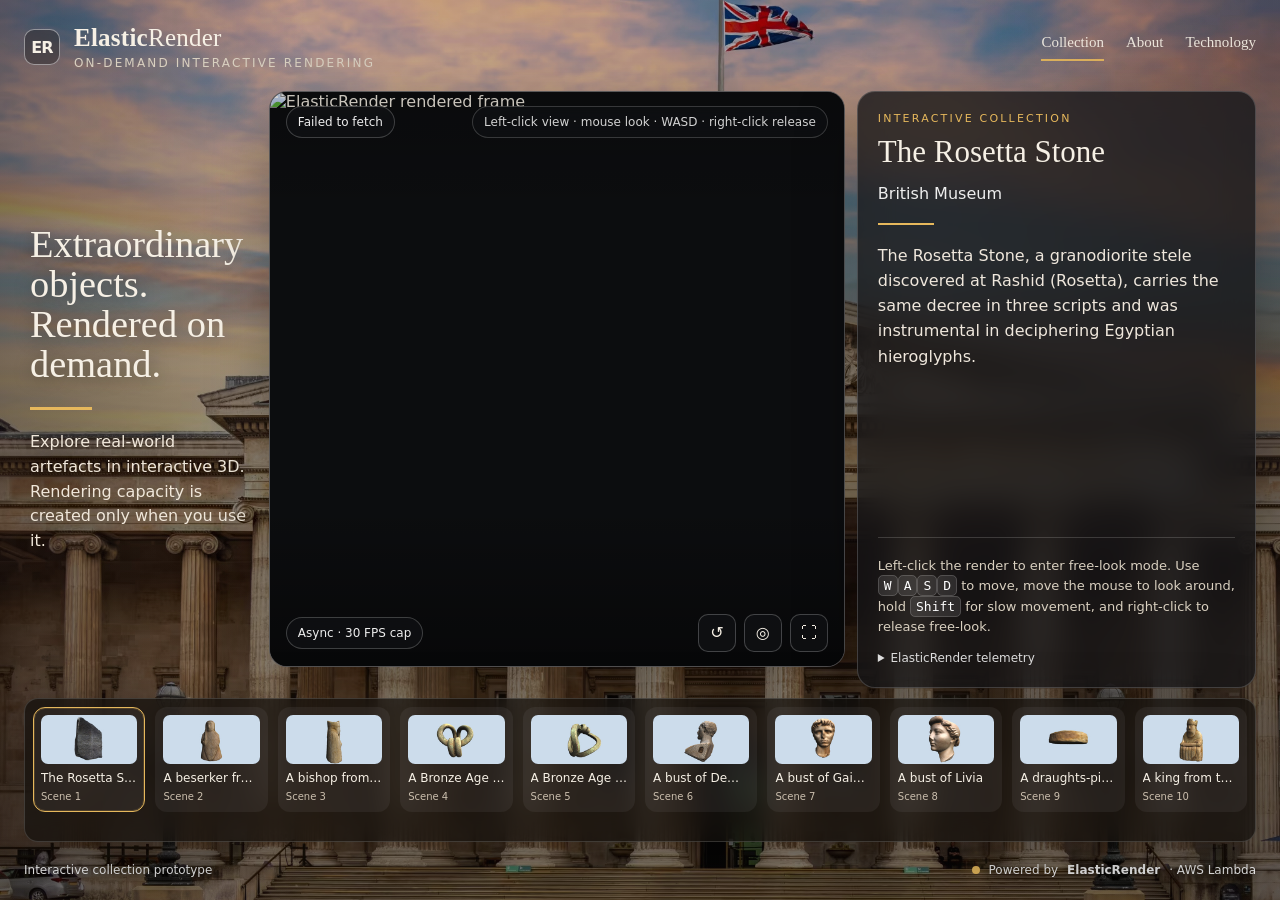
==== elasticrender_museum_demo.html @ f3df3e06 "Add files via upload" ====
<!doctype html>
<html lang="en">
<head>
<meta charset="utf-8">
<meta name="viewport" content="width=device-width,initial-scale=1">
<title>ElasticRender — Interactive Museum Demo</title>
<style>
  :root {
    --ink:#f6f0e5;
    --muted:#d9d0c0;
    --gold:#e6b85c;
    --panel:rgba(20,20,22,.78);
    --panel2:rgba(12,12,14,.70);
    --line:rgba(255,255,255,.16);
    --shadow:0 20px 60px rgba(0,0,0,.34);
  }
  * { box-sizing:border-box; }
  html,body { min-height:100%; margin:0; }
  body {
    font-family:Inter,ui-sans-serif,system-ui,-apple-system,BlinkMacSystemFont,"Segoe UI",sans-serif;
    color:var(--ink);
    background:
      linear-gradient(rgba(12,10,9,.24),rgba(12,10,9,.48)),
      url("assets/britishmuseum.jpg") center/cover fixed;
  }
  button,input { font:inherit; }
  button { color:inherit; }
  .page {
    min-height:100vh;
    height:auto;
    overflow:visible;
    padding:14px 24px 12px;
    display:grid;
    grid-template-rows:auto auto auto auto;
    gap:10px;
    background:
      linear-gradient(90deg,rgba(12,10,8,.32),transparent 24%,transparent 74%,rgba(12,10,8,.28));
  }
  header {
    display:flex;
    align-items:center;
    justify-content:space-between;
    gap:28px;
    min-width:0;
  }
  .hero-grid > * { min-width:0; }
  .brand {
    display:flex;
    align-items:center;
    gap:14px;
  }
  .brand-mark {
    width:36px;height:36px;border:1px solid rgba(255,255,255,.45);
    border-radius:10px;display:grid;place-items:center;background:rgba(15,15,17,.34);
    backdrop-filter:blur(12px);font-weight:700;letter-spacing:-.05em;
  }
  .brand-name {
    font-family:Georgia,"Times New Roman",serif;
    font-size:25px;line-height:1;letter-spacing:.01em;
  }
  .brand-name strong { font-weight:700; }
  .tagline { color:var(--muted);font-size:12px;letter-spacing:.18em;text-transform:uppercase;margin-top:6px; }
  nav { display:flex;gap:22px;font-family:Georgia,"Times New Roman",serif;font-size:15px; }
  nav a { color:var(--ink);text-decoration:none;opacity:.92; }
  nav a.active { border-bottom:2px solid var(--gold);padding-bottom:8px; }

  .hero-grid {
    display:grid;
    grid-template-columns:minmax(175px,.42fr) minmax(0,576px) minmax(265px,.72fr);
    gap:12px;
    align-items:start;
    min-height:0;
    height:auto;
  }
  .intro {
    align-self:center;
    padding:0 6px;
    text-shadow:0 2px 18px rgba(0,0,0,.4);
  }
  .intro h1 {
    font-family:Georgia,"Times New Roman",serif;
    font-weight:400;
    font-size:clamp(30px,3vw,50px);
    line-height:1.04;
    margin:0 0 22px;
  }
  .rule { width:62px;height:3px;background:var(--gold);margin:0 0 20px; }
  .intro p { max-width:300px;line-height:1.55;color:#f0e7da;margin:0; }

  .viewer-card {
    position:relative;
    width:min(576px, 100%);
    aspect-ratio:1/1;
    max-width:576px;
    max-height:576px;
    min-height:0;
    border-radius:18px;
    overflow:hidden;
    background:rgba(8,9,11,.88);
    border:1px solid rgba(255,255,255,.28);
    box-shadow:var(--shadow);
    backdrop-filter:blur(8px);
    cursor:crosshair;
    user-select:none;
  }
  #image {
    width:100%;
    height:100%;
    display:block;
    object-fit:contain;
    background:#0c0d0f;
  }
  .viewer-overlay {
    position:absolute;inset:0;pointer-events:none;
    display:flex;flex-direction:column;justify-content:space-between;
    background:linear-gradient(180deg,rgba(0,0,0,.20),transparent 22%,transparent 72%,rgba(0,0,0,.42));
  }
  .viewer-top,.viewer-bottom {
    display:flex;align-items:center;justify-content:space-between;gap:12px;
    padding:14px 16px;
  }
  .pill {
    padding:8px 11px;border-radius:999px;background:rgba(17,18,21,.68);
    border:1px solid rgba(255,255,255,.20);font-size:12px;color:#eee;
    backdrop-filter:blur(8px);
  }
  #status { white-space:nowrap;overflow:hidden;text-overflow:ellipsis;max-width:65%; }
  .interaction-hint { color:#eee;opacity:.88; }
  .viewer-actions { pointer-events:auto;display:flex;gap:8px; }
  .icon-btn {
    width:38px;height:38px;border:1px solid rgba(255,255,255,.22);
    background:rgba(17,18,21,.72);border-radius:10px;cursor:pointer;
  }
  .icon-btn:hover { background:rgba(35,36,39,.86); }
  .icon-btn.active { border-color:var(--gold);color:var(--gold);background:rgba(75,55,22,.78); }
  .mobile-pad { display:none; }

  .info-card {
    align-self:stretch;
    border-radius:18px;
    background:var(--panel);
    border:1px solid rgba(255,255,255,.18);
    box-shadow:var(--shadow);
    backdrop-filter:blur(16px);
    padding:20px 20px;
    display:flex;flex-direction:column;
    min-height:280px;
  }
  .eyebrow { color:var(--gold);font-size:11px;letter-spacing:.2em;text-transform:uppercase;margin-bottom:10px; }
  .info-card h2 {
    font-family:Georgia,"Times New Roman",serif;
    font-size:31px;font-weight:400;line-height:1.1;margin:0 0 13px;
  }
  .meta { color:#eee;line-height:1.55;margin-bottom:16px; }
  .info-card .rule { width:56px;height:2px;margin:0 0 18px; }
  .description { color:#efe7dc;line-height:1.58;margin:0 0 20px; }
  .controls {
    margin-top:auto;padding-top:18px;border-top:1px solid var(--line);
    color:var(--muted);font-size:13px;line-height:1.55;
  }
  kbd {
    background:rgba(255,255,255,.10);border:1px solid rgba(255,255,255,.16);
    border-radius:5px;padding:2px 5px;color:#fff;
  }

  .carousel-wrap {
    border-radius:14px;background:rgba(17,14,12,.72);
    border:1px solid rgba(255,255,255,.15);
    box-shadow:var(--shadow);backdrop-filter:blur(12px);
    padding:8px;
  }
  .carousel {
    display:grid;
    grid-template-columns:repeat(10,minmax(105px,1fr));
    gap:10px;
    overflow-x:auto;
    scrollbar-width:thin;
  }
  .artifact {
    min-width:88px;border:1px solid transparent;background:rgba(255,255,255,.055);
    border-radius:12px;padding:7px;cursor:pointer;text-align:left;transition:.15s ease;
  }
  .artifact:hover { transform:translateY(-2px);background:rgba(255,255,255,.09); }
  .artifact.active { border-color:var(--gold);box-shadow:0 0 0 1px rgba(230,184,92,.18) inset; }
  .artifact img {
    width:100%;aspect-ratio:2/1;display:block;object-fit:cover;border-radius:7px;max-height:72px;
    background:#202124;margin-bottom:7px;
  }
  .artifact-title { display:block;font-size:12px;white-space:nowrap;overflow:hidden;text-overflow:ellipsis; }
  .artifact-scene { color:#cbbfae;font-size:10px;margin-top:2px; }

  footer {
    display:flex;justify-content:space-between;align-items:center;gap:20px;
    font-size:12px;color:#eee;text-shadow:0 1px 8px rgba(0,0,0,.65);
  }
  .powered { display:flex;align-items:center;gap:9px; }
  .lambda-dot { width:8px;height:8px;border-radius:50%;background:var(--gold);box-shadow:0 0 18px rgba(230,184,92,.9); }
  details {
    margin-top:12px;color:#ccc;font-size:12px;
  }
  details summary { cursor:pointer;color:#ddd; }
  .debug {
    margin-top:8px;padding:10px 12px;border-radius:10px;background:rgba(0,0,0,.28);
    border:1px solid rgba(255,255,255,.09);line-height:1.55;overflow:auto;
  }

  @media (max-width:1100px) {
    .page { padding:22px; }
    .hero-grid { grid-template-columns:minmax(0,1fr) minmax(260px,320px); }
    .intro { grid-column:1/-1;padding:0;display:flex;align-items:end;gap:25px; }
    .intro h1 { max-width:520px;margin-bottom:0; }
    .intro .intro-copy { max-width:360px; }
    .intro .rule { display:none; }
  }
  @media (max-width:780px) {
    .page { padding:16px; }
    nav { display:none; }
    .hero-grid { grid-template-columns:1fr; }
    .intro { display:block; }
    .viewer-card { width:100%;max-width:576px;min-height:0;justify-self:center; }
    .info-card { min-height:auto; }
    .interaction-hint { display:none; }
    .viewer-top,.viewer-bottom { padding:10px; }
    #frameMode { display:none; }
    .viewer-actions .icon-btn { width:42px;height:42px; }
    .mobile-pad {
      pointer-events:auto;
      display:grid;
      grid-template-columns:repeat(3,44px);
      grid-template-rows:repeat(2,44px);
      gap:5px;
      margin:0 10px 10px;
      align-self:flex-start;
    }
    .mobile-pad button {
      width:44px;height:44px;padding:0;border:1px solid rgba(255,255,255,.25);
      border-radius:10px;background:rgba(17,18,21,.78);color:#fff;font-size:18px;
      touch-action:none;
    }
    .mobile-pad button:active { background:rgba(75,55,22,.88);border-color:var(--gold); }
    .mobile-pad [data-key="KeyW"] { grid-column:2;grid-row:1; }
    .mobile-pad [data-key="KeyA"] { grid-column:1;grid-row:2; }
    .mobile-pad [data-key="KeyS"] { grid-column:2;grid-row:2; }
    .mobile-pad [data-key="KeyD"] { grid-column:3;grid-row:2; }
    .viewer-card { touch-action:none; }
    footer { flex-direction:column;align-items:flex-start; }
  }
</style>
</head>
<body>
<div class="page">
  <header>
    <div class="brand">
      <div class="brand-mark">ER</div>
      <div>
        <div class="brand-name"><strong>Elastic</strong>Render</div>
        <div class="tagline">On-demand interactive rendering</div>
      </div>
    </div>
    <nav aria-label="Primary">
      <a class="active" href="#">Collection</a>
      <a href="#about">About</a>
      <a href="#technology">Technology</a>
    </nav>
  </header>

  <main class="hero-grid">
    <section class="intro">
      <div>
        <h1>Extraordinary objects.<br>Rendered on demand.</h1>
        <div class="rule"></div>
      </div>
      <div class="intro-copy">
        <p>Explore real-world artefacts in interactive 3D. Rendering capacity is created only when you use it.</p>
      </div>
    </section>

    <section class="viewer-card" id="view" aria-label="Interactive rendered view">
      <img id="image" alt="ElasticRender rendered frame">
      <div class="viewer-overlay">
        <div class="viewer-top">
          <span class="pill" id="status">Loading scene 1…</span>
          <span class="pill interaction-hint">Left-click view · mouse look · WASD · right-click release</span>
        </div>
        <div class="viewer-bottom">
          <span class="pill" id="frameMode">Async · 30 FPS cap</span>
          <div class="mobile-pad" aria-label="Mobile movement controls">
            <button type="button" data-key="KeyW" aria-label="Move forward">▲</button>
            <button type="button" data-key="KeyA" aria-label="Move left">◀</button>
            <button type="button" data-key="KeyS" aria-label="Move backward">▼</button>
            <button type="button" data-key="KeyD" aria-label="Move right">▶</button>
          </div>
          <div class="viewer-actions">
            <button class="icon-btn" id="resetView" title="Reset view" aria-label="Reset view">↺</button>
            <button class="icon-btn" id="orbitView" title="Orbit object" aria-label="Orbit object">◎</button>
            <button class="icon-btn" id="fullscreen" title="Fullscreen" aria-label="Fullscreen">⛶</button>
          </div>
        </div>
      </div>
    </section>

    <aside class="info-card">
      <div class="eyebrow">Interactive collection</div>
      <h2 id="artifactName">Artefact 01</h2>
      <div class="meta" id="artifactMeta">Scene 1 · 3D model</div>
      <div class="rule"></div>
      <p class="description" id="artifactDescription">
        Placeholder catalogue information for model 1. Replace this with the object's title,
        period, provenance and interpretation text.
      </p>
      <div class="controls">
        Left-click the render to enter free-look mode. Use
        <kbd>W</kbd><kbd>A</kbd><kbd>S</kbd><kbd>D</kbd> to move,
        move the mouse to look around, hold <kbd>Shift</kbd> for slow movement,
        and right-click to release free-look.
        <details>
          <summary>ElasticRender telemetry</summary>
          <div class="debug">
            <div id="telemetry">Client: async, 30 FPS cap · Last frame received: —</div>
            <div id="render-telemetry">Renderer telemetry: —</div>
          </div>
        </details>
      </div>
    </aside>
  </main>

  <section class="carousel-wrap" aria-label="Artefact selection">
    <div class="carousel" id="carousel"></div>
  </section>

  <footer>
    <span>Interactive collection prototype</span>
    <span class="powered"><span class="lambda-dot"></span>Powered by <strong>ElasticRender</strong> · AWS Lambda</span>
  </footer>
</div>

<script>
// Existing Lambda Function URL from the supplied demo.
const lambdaUrl = 'https://k42ls7hhrcfc7lnlftzbdejzui0odfry.lambda-url.eu-west-2.on.aws/';
const ASYNC_FPS = 30;
const MOVE_SPEED = 2;
const RENDER_ASPECT = 576 / 576;

// Catalogue metadata matched to the ten meshes used by scenes 1001–1010.
const artifacts = [
  {sceneIndex:1,title:'The Rosetta Stone',meta:'British Museum',description:'The Rosetta Stone, a granodiorite stele discovered at Rashid (Rosetta), carries the same decree in three scripts and was instrumental in deciphering Egyptian hieroglyphs.'},
  {sceneIndex:2,title:'A beserker from the Lewis chessmen',meta:'Lewis chessmen · c. 1150–1175 AD',description:'Walrus-ivory chess-piece depicting a warder in a long garment, scabbard and hood, armed with a sword and shield.'},
  {sceneIndex:3,title:'A bishop from the Lewis chessmen',meta:'Lewis chessmen · c. 1150–1175 AD',description:'Walrus-ivory bishop standing in a cope with stole and mitre, holding a crozier and book.'},
  {sceneIndex:4,title:'A Bronze Age Sussex Loop Bracelet',meta:'Sussex · 1400–1200 BC',description:'Middle Bronze Age loop bracelet from Sussex, UK, recorded as British Museum object 1903,6-25.2.'},
  {sceneIndex:5,title:'A Bronze Age Sussex Loop Bracelet',meta:'Sussex · 1400–1200 BC',description:'Middle Bronze Age loop bracelet from Sussex, UK, recorded as British Museum object 1903,6-25.1.'},
  {sceneIndex:6,title:'A bust of Demosthenes',meta:'Roman marble copy',description:'Marble head of Demosthenes with knitted brow and compressed lips, a Roman copy of a statue by Polyeuktos erected in 280 BC.'},
  {sceneIndex:7,title:'A bust of Gaius Caesar',meta:'Roman marble · c. 2 BC–AD 4',description:"Roman marble portrait head of Gaius Caesar, Augustus' grandson, who died while campaigning in Parthia."},
  {sceneIndex:8,title:'A bust of Livia',meta:'Marble portrait',description:'A scanned marble head of Livia, displayed in gallery G70 at the British Museum.'},
  {sceneIndex:9,title:'A draughts-piece from the Lewis Chessmen',meta:'Lewis chessmen · 1150–1175 AD',description:'Ivory draughts-piece, carved in a discoid form with two incised concentric circles around its edge.'},
  {sceneIndex:10,title:'A king from the Lewis chessmen',meta:'Lewis chessmen · c. 1150–1200 AD',description:'Walrus-ivory king seated on a high-backed chair, wearing a floriated crown, mantle, brooch and tunic, with a sheathed sword across his knees.'}
];

const cameras = {
  camera1:[.974174,0,-.014282,-.055994,-.004531,1.704247,-.309066,-.067883,0,0,0,.01,-.014424,-.178459,-.983842,.563640],
  camera2:[.650398,0,-.725397,.040743,.161630,1.718393,.144919,-.236218,0,0,0,.01,-.738677,.125334,-.662305,.315036],
  camera3:[-.698965,0,-.678724,.062357,-1.152657,.512186,1.187032,-.085197,0,0,0,.01,-.206005,-.955277,.212149,.460692],
  camera4:[.924031,0,-.308846,-.045320,-.189948,1.625100,-.568304,-.306057,0,0,0,.01,-.297425,-.345953,-.889862,.112355]
};

const statusEl = document.getElementById('status');
const telemetryEl = document.getElementById('telemetry');
const renderTelemetryEl = document.getElementById('render-telemetry');
const image = document.getElementById('image');
const view = document.getElementById('view');
const carousel = document.getElementById('carousel');
const artifactName = document.getElementById('artifactName');
const artifactMeta = document.getElementById('artifactMeta');
const artifactDescription = document.getElementById('artifactDescription');

let sceneIndex = 1;
let active = false;
let mobileMoving = false;
let touchLookId = null;
let touchLookX = 0;
let touchLookY = 0;
let keys = new Set();
let position = [0,0,1];
let yaw = -Math.PI/2;
let pitch = 0;
let orbiting = false;
let orbitAngle = 0;
const orbitRadius = 1;
let lastMove = performance.now();
let lastImageUrl = null;
let requestId = 0;
let displayedId = 0;
let motionQueued = false;
let settlingFrames = 0;
const receivedFrames = [];

const dot=(a,b)=>a[0]*b[0]+a[1]*b[1]+a[2]*b[2];
const cross=(a,b)=>[a[1]*b[2]-a[2]*b[1],a[2]*b[0]-a[0]*b[2],a[0]*b[1]-a[1]*b[0]];
const norm=a=>{const n=Math.hypot(...a);return a.map(x=>x/n)};

function matrix() {
  const aspect=RENDER_ASPECT, fy=1/Math.tan(Math.PI/6), fx=fy/aspect;
  const f=norm([Math.cos(pitch)*Math.cos(yaw),Math.sin(pitch),Math.cos(pitch)*Math.sin(yaw)]);
  const r=norm(cross(f,[0,1,0])), u=cross(r,f);
  const v=[
    r[0],r[1],r[2],-dot(r,position),
    u[0],u[1],u[2],-dot(u,position),
    -f[0],-f[1],-f[2],dot(f,position),
    0,0,0,1
  ];
  return [
    fx*v[0],fx*v[1],fx*v[2],fx*v[3],
    fy*v[4],fy*v[5],fy*v[6],fy*v[7],
    .01*v[12],.01*v[13],.01*v[14],.01*v[15],
    -v[8],-v[9],-v[10],-v[11]
  ];
}

function applyCameraMatrix(cameraMatrix) {
  const aspect=RENDER_ASPECT,fy=1/Math.tan(Math.PI/6),fx=fy/aspect;
  const right=cameraMatrix.slice(0,3).map(x=>x/fx);
  const up=cameraMatrix.slice(4,7).map(x=>x/fy);
  const back=cameraMatrix.slice(12,15).map(x=>-x);
  const translation=[cameraMatrix[3]/fx,cameraMatrix[7]/fy,-cameraMatrix[15]];
  position=[0,1,2].map(i=>-right[i]*translation[0]-up[i]*translation[1]-back[i]*translation[2]);
  const forward=back.map(x=>-x);
  yaw=Math.atan2(forward[2],forward[0]);
  pitch=Math.asin(Math.max(-1,Math.min(1,forward[1])));
}

function recordFrameReceived() {
  receivedFrames.push(performance.now());
  if(receivedFrames.length>5) receivedFrames.shift();
}

function updateTelemetry() {
  if(!receivedFrames.length) {
    telemetryEl.textContent='Client: async, 30 FPS cap · Last frame received: —';
    return;
  }
  const now=performance.now(), last=receivedFrames.at(-1);
  const age=((now-last)/1000).toFixed(2);
  let average='—';
  if(receivedFrames.length>1)
    average=`${Math.round((last-receivedFrames[0])/(receivedFrames.length-1))} ms`;
  telemetryEl.textContent=`Client: async, 30 FPS cap · Last frame received: ${age} s ago · ${receivedFrames.length}-frame receive average: ${average}`;
}
setInterval(updateTelemetry,100);

function updateRenderTelemetry(headers) {
  const value=name=>headers.get(name);
  const render=value('X-Render-Ms'),
        raster=value('X-Raster-Ms'),
        jpeg=value('X-Jpeg-Encode-Ms'),
        base64=value('X-Base64-Encode-Ms'),
        message=value('X-Message-Create-Ms'),
        bytes=value('X-Jpeg-Bytes');
  if(!render) return;
  renderTelemetryEl.textContent =
    `Renderer: ${render} ms (raster ${raster} ms) · JPEG ${jpeg} ms · Base64 ${base64} ms · Message ${message} ms · ${bytes} bytes`;
}

async function issueRender(cameraMatrix) {
  const id=++requestId, started=performance.now();
  statusEl.textContent=`Rendering scene ${sceneIndex}… (${requestId-displayedId} in flight)`;
  try {
    const response=await fetch(lambdaUrl,{
      method:'POST',
      headers:{'Content-Type':'application/json'},
      body:JSON.stringify({sceneIndex,cameraMatrix})
    });
    if(!response.ok) throw Error(`HTTP ${response.status}: ${await response.text()}`);
    updateRenderTelemetry(response.headers);
    const jpeg=await response.blob();
    recordFrameReceived();
    if(id>=displayedId) {
      displayedId=id;
      if(lastImageUrl) URL.revokeObjectURL(lastImageUrl);
      lastImageUrl=URL.createObjectURL(jpeg);
      image.src=lastImageUrl;
      statusEl.textContent=`Scene ${sceneIndex} · frame ${id} · ${Math.round(performance.now()-started)} ms`;
    }
  } catch(error) {
    statusEl.textContent=error.message;
  }
}

function noteMovement() {
  motionQueued=true;
}

function isMoving() {
  return !orbiting && (active || mobileMoving) && keys.size>0;
}

function asyncTick() {
  if(isMoving() || motionQueued) {
    motionQueued=false;
    settlingFrames=2;
    issueRender(matrix());
  } else if(settlingFrames>0) {
    settlingFrames--;
    issueRender(matrix());
  }
  setTimeout(asyncTick,1000/ASYNC_FPS);
}
asyncTick();

function tick(now) {
  const dt=Math.min(.05,(now-lastMove)/1000);
  lastMove=now;
  if(orbiting) {
    orbitAngle=(orbitAngle+dt*0.8)%(Math.PI*2);
    position=[Math.sin(orbitAngle)*orbitRadius,0,Math.cos(orbitAngle)*orbitRadius];
    const forward=norm([-position[0],0,-position[2]]);
    yaw=Math.atan2(forward[2],forward[0]);
    pitch=0;
    motionQueued=true;
  }
  if(isMoving()) {
    const f=norm([Math.cos(pitch)*Math.cos(yaw),Math.sin(pitch),Math.cos(pitch)*Math.sin(yaw)]);
    const r=norm(cross(f,[0,1,0]));
    const speed=MOVE_SPEED*(keys.has('ShiftLeft')||keys.has('ShiftRight')?.1:1);
    if(keys.has('KeyW')) position=position.map((x,i)=>x+f[i]*speed*dt);
    if(keys.has('KeyS')) position=position.map((x,i)=>x-f[i]*speed*dt);
    if(keys.has('KeyD')) position=position.map((x,i)=>x+r[i]*speed*dt);
    if(keys.has('KeyA')) position=position.map((x,i)=>x-r[i]*speed*dt);
  }
  requestAnimationFrame(tick);
}
requestAnimationFrame(tick);

function placeholderThumb(index) {
  const hue = 24 + index*17;
  const svg = `
  <svg xmlns="http://www.w3.org/2000/svg" viewBox="0 0 400 300">
    <defs>
      <linearGradient id="g" x1="0" y1="0" x2="1" y2="1">
        <stop offset="0" stop-color="hsl(${hue} 22% 28%)"/>
        <stop offset="1" stop-color="hsl(${hue+28} 16% 10%)"/>
      </linearGradient>
    </defs>
    <rect width="400" height="300" fill="url(#g)"/>
    <circle cx="200" cy="118" r="${42+(index%3)*10}" fill="rgba(238,226,205,.72)"/>
    <rect x="145" y="164" width="110" height="70" rx="14" fill="rgba(238,226,205,.62)"/>
    <text x="200" y="272" text-anchor="middle" font-family="Arial" font-size="27" fill="#fff">MODEL ${index}</text>
  </svg>`;
  return 'data:image/svg+xml;charset=utf-8,' + encodeURIComponent(svg);
}

function selectArtifact(index) {
  sceneIndex=index;
  orbiting=false;
  document.getElementById('orbitView').classList.remove('active');
  position=[0,0,1];
  yaw=-Math.PI/2;
  pitch=0;
  const artifact=artifacts[index-1];
  artifactName.textContent=artifact.title;
  artifactMeta.textContent=artifact.meta;
  artifactDescription.textContent=artifact.description;
  document.querySelectorAll('.artifact').forEach((el,i)=>el.classList.toggle('active',i===index-1));
  // Render the selected scene immediately using the current camera.
  issueRender(matrix());
}

artifacts.forEach((artifact,i)=>{
  const button=document.createElement('button');
  button.className='artifact'+(i===0?' active':'');
  button.type='button';
  button.innerHTML=`
    <img src="assets/scene-${artifact.sceneIndex}.jpg" alt="${artifact.title}">
    <span class="artifact-title">${artifact.title}</span>
    <span class="artifact-scene">Scene ${artifact.sceneIndex}</span>`;
  button.addEventListener('click',()=>selectArtifact(artifact.sceneIndex));
  carousel.append(button);
});

// Start one unit in front of the origin-centered artifact, matching scenes 1001–1010.
position=[0,0,1];
yaw=-Math.PI/2;
pitch=0;

view.addEventListener('mousedown',event=>{
  if(event.target.closest('button')) return;
  if(event.button===2){
    event.preventDefault();
    if(document.pointerLockElement===view) document.exitPointerLock();
    return;
  }
  if(event.button===0){
    view.requestPointerLock();
  }
});
view.addEventListener('contextmenu',event=>{
  event.preventDefault();
  if(document.pointerLockElement===view){
    document.exitPointerLock();
  }
});
view.addEventListener('touchstart',event=>{
  if(event.target.closest('button') || touchLookId!==null) return;
  const touch=event.changedTouches[0];
  if(!touch) return;
  event.preventDefault();
  touchLookId=touch.identifier;
  touchLookX=touch.clientX;
  touchLookY=touch.clientY;
  active=true;
  statusEl.textContent=`Scene ${sceneIndex} · touch look active`;
  noteMovement();
},{passive:false});
view.addEventListener('touchmove',event=>{
  if(touchLookId===null) return;
  const touch=[...event.changedTouches].find(item=>item.identifier===touchLookId);
  if(!touch) return;
  event.preventDefault();
  yaw+=(touch.clientX-touchLookX)*.004;
  pitch=Math.max(-1.54,Math.min(1.54,pitch-(touch.clientY-touchLookY)*.004));
  touchLookX=touch.clientX;
  touchLookY=touch.clientY;
  noteMovement();
},{passive:false});
function endTouchLook(event){
  if(touchLookId===null) return;
  const ended=[...event.changedTouches].some(item=>item.identifier===touchLookId);
  if(!ended) return;
  touchLookId=null;
  active=false;
  statusEl.textContent=`Scene ${sceneIndex} · touch look released`;
}
view.addEventListener('touchend',endTouchLook,{passive:false});
view.addEventListener('touchcancel',endTouchLook,{passive:false});
document.addEventListener('pointerlockchange',()=>{
  active=document.pointerLockElement===view;
  statusEl.textContent=active?`Scene ${sceneIndex} · free look active`:`Scene ${sceneIndex} · free look released`;
  if(active) noteMovement();
});

document.addEventListener('contextmenu',event=>{
  if(active && view.contains(event.target)) event.preventDefault();
});
document.addEventListener('mousemove',event=>{
  if(!active) return;
  yaw+=event.movementX*.002;
  pitch=Math.max(-1.54,Math.min(1.54,pitch-event.movementY*.002));
  noteMovement();
});
document.addEventListener('keydown',event=>{
  if(active) {
    keys.add(event.code);
    noteMovement();
    event.preventDefault();
  }
});
document.addEventListener('keyup',event=>keys.delete(event.code));

document.querySelectorAll('.mobile-pad button').forEach(button=>{
  const key=button.dataset.key;
  const press=event=>{
    event.preventDefault();
    mobileMoving=true;
    keys.add(key);
    noteMovement();
    button.setPointerCapture?.(event.pointerId);
  };
  const release=event=>{
    event.preventDefault();
    keys.delete(key);
    mobileMoving=[...keys].some(item=>item.startsWith('Key'));
  };
  button.addEventListener('pointerdown',press);
  button.addEventListener('pointerup',release);
  button.addEventListener('pointercancel',release);
  button.addEventListener('pointerleave',event=>{ if(event.buttons===0) release(event); });
});

document.getElementById('resetView').addEventListener('click',event=>{
  event.stopPropagation();
  orbiting=false;
  document.getElementById('orbitView').classList.remove('active');
  position=[0,0,1];
  yaw=-Math.PI/2;
  pitch=0;
  issueRender(matrix());
});
document.getElementById('orbitView').addEventListener('click',event=>{
  event.stopPropagation();
  orbiting=!orbiting;
  document.getElementById('orbitView').classList.toggle('active',orbiting);
  if(orbiting) {
    active=false;
    if(document.pointerLockElement===view) document.exitPointerLock();
    statusEl.textContent=`Scene ${sceneIndex} · orbiting`;
  } else {
    statusEl.textContent=`Scene ${sceneIndex} · orbit stopped`;
  }
  motionQueued=true;
});
document.getElementById('fullscreen').addEventListener('click',event=>{
  event.stopPropagation();
  if(!document.fullscreenElement) view.requestFullscreen?.();
  else document.exitFullscreen?.();
});

// Initial scene render and catalogue selection.
selectArtifact(1);
</script>
</body>
</html>
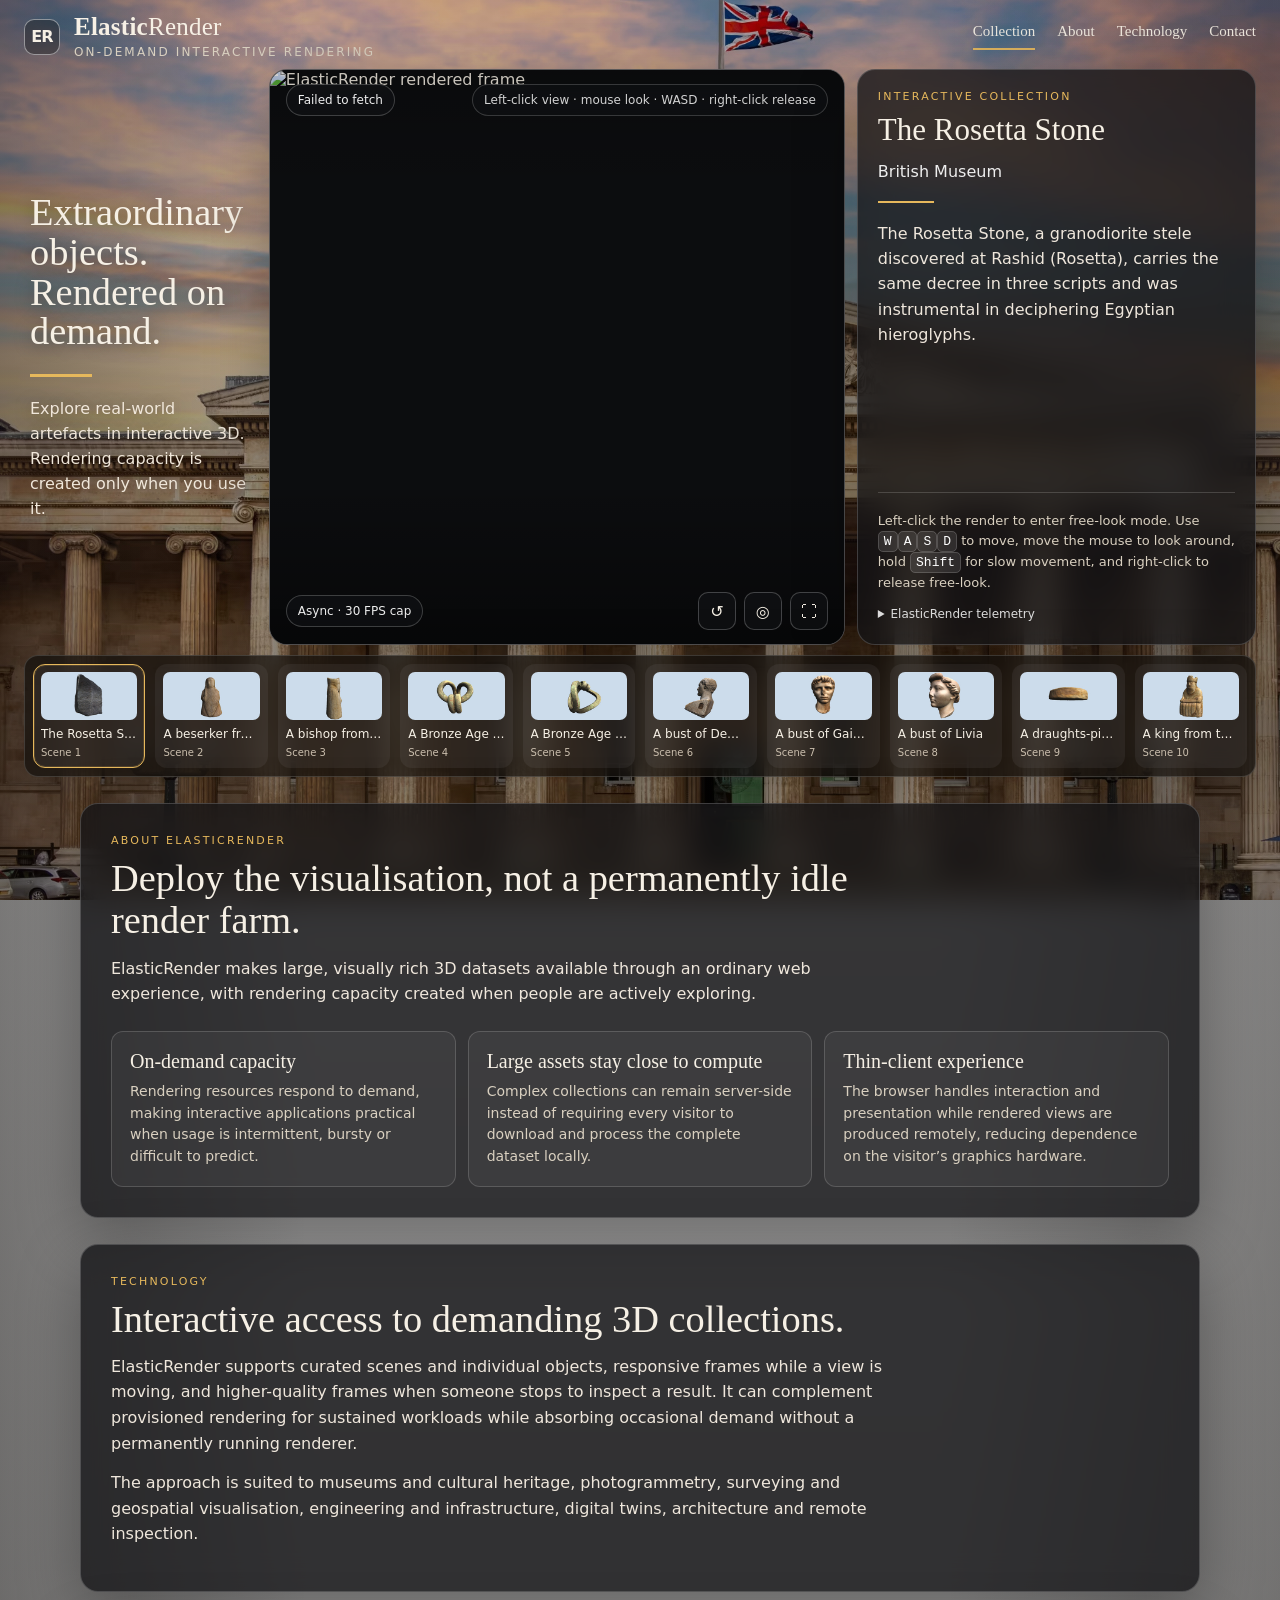
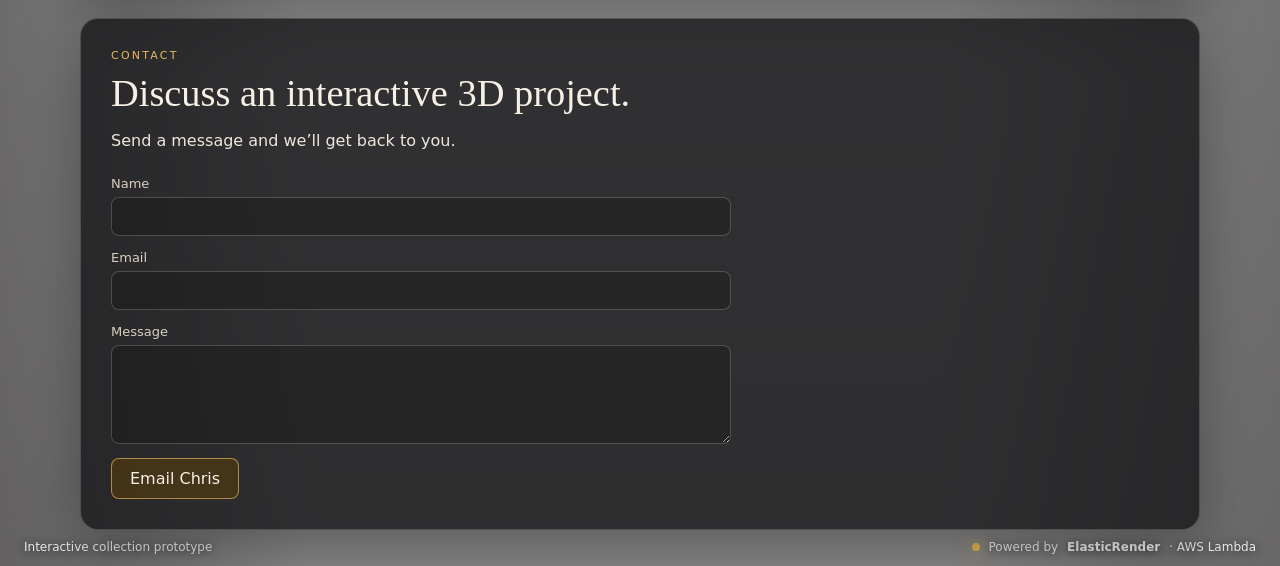
==== commit e5fc927c: "Add files via upload" ====
--- a/elasticrender_museum_demo.html
+++ b/elasticrender_museum_demo.html
@@ -189,6 +189,44 @@
   .artifact-title { display:block;font-size:12px;white-space:nowrap;overflow:hidden;text-overflow:ellipsis; }
   .artifact-scene { color:#cbbfae;font-size:10px;margin-top:2px; }
 
+  .content-section {
+    width:min(1120px,100%);
+    margin:16px auto 0;
+    padding:30px;
+    border-radius:18px;
+    background:var(--panel);
+    border:1px solid rgba(255,255,255,.18);
+    box-shadow:var(--shadow);
+    backdrop-filter:blur(16px);
+    scroll-margin-top:18px;
+  }
+  .section-heading { max-width:780px; }
+  .section-heading h2 {
+    font-family:Georgia,"Times New Roman",serif;
+    font-size:clamp(26px,3vw,42px);font-weight:400;line-height:1.1;margin:0 0 14px;
+  }
+  .section-heading p { color:#efe7dc;line-height:1.6;margin:0 0 14px; }
+  .technology-grid {
+    display:grid;grid-template-columns:repeat(3,minmax(0,1fr));gap:12px;margin-top:24px;
+  }
+  .technology-grid article {
+    padding:18px;border:1px solid var(--line);border-radius:12px;background:rgba(255,255,255,.045);
+  }
+  .technology-grid h3 { margin:0 0 8px;font-family:Georgia,"Times New Roman",serif;font-size:20px;font-weight:400; }
+  .technology-grid p { color:var(--muted);line-height:1.55;margin:0;font-size:14px; }
+  .contact-form { display:grid;gap:14px;max-width:620px;margin-top:22px; }
+  .contact-form label { display:grid;gap:6px;color:var(--muted);font-size:13px; }
+  .contact-form input,.contact-form textarea {
+    width:100%;padding:11px 12px;border:1px solid rgba(255,255,255,.2);border-radius:8px;
+    background:rgba(0,0,0,.2);color:var(--ink);resize:vertical;
+  }
+  .contact-form input:focus,.contact-form textarea:focus { outline:2px solid rgba(230,184,92,.7);outline-offset:1px; }
+  .contact-form button {
+    justify-self:start;padding:10px 18px;border:1px solid rgba(230,184,92,.65);border-radius:8px;
+    background:rgba(75,55,22,.82);cursor:pointer;
+  }
+  .contact-form button:hover { background:rgba(100,72,25,.9); }
+
   footer {
     display:flex;justify-content:space-between;align-items:center;gap:20px;
     font-size:12px;color:#eee;text-shadow:0 1px 8px rgba(0,0,0,.65);
@@ -213,12 +251,28 @@
     .intro .rule { display:none; }
   }
   @media (max-width:780px) {
-    .page { padding:16px; }
+    .page {
+      padding:10px;
+      display:flex;
+      flex-direction:column;
+      align-items:stretch;
+    }
+    header { order:1; }
     nav { display:none; }
-    .hero-grid { grid-template-columns:1fr; }
-    .intro { display:block; }
-    .viewer-card { width:100%;max-width:576px;min-height:0;justify-self:center; }
+    .hero-grid { display:contents; }
+    .intro { display:none; }
+    .viewer-card {
+      order:2;
+      width:min(100%, calc(100vh - 190px), 576px);
+      max-width:576px;
+      min-height:0;
+      justify-self:center;
+    }
+    .carousel-wrap { order:3; }
     .info-card { min-height:auto; }
+    .info-card { order:4; }
+    .content-section { order:6;margin-top:10px;padding:20px; }
+    .technology-grid { grid-template-columns:1fr; }
     .interaction-hint { display:none; }
     .viewer-top,.viewer-bottom { padding:10px; }
     #frameMode { display:none; }
@@ -243,7 +297,7 @@
     .mobile-pad [data-key="KeyS"] { grid-column:2;grid-row:2; }
     .mobile-pad [data-key="KeyD"] { grid-column:3;grid-row:2; }
     .viewer-card { touch-action:none; }
-    footer { flex-direction:column;align-items:flex-start; }
+    footer { order:7;flex-direction:column;align-items:flex-start; }
   }
 </style>
 </head>
@@ -258,13 +312,14 @@
       </div>
     </div>
     <nav aria-label="Primary">
-      <a class="active" href="#">Collection</a>
+      <a class="active" href="#collection">Collection</a>
       <a href="#about">About</a>
       <a href="#technology">Technology</a>
+      <a href="#contact">Contact</a>
     </nav>
   </header>
 
-  <main class="hero-grid">
+  <main class="hero-grid" id="collection">
     <section class="intro">
       <div>
         <h1>Extraordinary objects.<br>Rendered on demand.</h1>
@@ -279,7 +334,7 @@
       <img id="image" alt="ElasticRender rendered frame">
       <div class="viewer-overlay">
         <div class="viewer-top">
-          <span class="pill" id="status">Loading scene 1…</span>
+          <span class="pill" id="status">Scene 1 · — FPS</span>
           <span class="pill interaction-hint">Left-click view · mouse look · WASD · right-click release</span>
         </div>
         <div class="viewer-bottom">
@@ -328,6 +383,51 @@
     <div class="carousel" id="carousel"></div>
   </section>
 
+  <section class="content-section" id="about">
+    <div class="section-heading">
+      <div class="eyebrow">About ElasticRender</div>
+      <h2>Deploy the visualisation, not a permanently idle render farm.</h2>
+      <p>ElasticRender makes large, visually rich 3D datasets available through an ordinary web experience, with rendering capacity created when people are actively exploring.</p>
+    </div>
+    <div class="technology-grid">
+      <article>
+        <h3>On-demand capacity</h3>
+        <p>Rendering resources respond to demand, making interactive applications practical when usage is intermittent, bursty or difficult to predict.</p>
+      </article>
+      <article>
+        <h3>Large assets stay close to compute</h3>
+        <p>Complex collections can remain server-side instead of requiring every visitor to download and process the complete dataset locally.</p>
+      </article>
+      <article>
+        <h3>Thin-client experience</h3>
+        <p>The browser handles interaction and presentation while rendered views are produced remotely, reducing dependence on the visitor’s graphics hardware.</p>
+      </article>
+    </div>
+  </section>
+
+  <section class="content-section contact-section" id="technology">
+    <div class="section-heading">
+      <div class="eyebrow">Technology</div>
+      <h2>Interactive access to demanding 3D collections.</h2>
+      <p>ElasticRender supports curated scenes and individual objects, responsive frames while a view is moving, and higher-quality frames when someone stops to inspect a result. It can complement provisioned rendering for sustained workloads while absorbing occasional demand without a permanently running renderer.</p>
+      <p>The approach is suited to museums and cultural heritage, photogrammetry, surveying and geospatial visualisation, engineering and infrastructure, digital twins, architecture and remote inspection.</p>
+    </div>
+  </section>
+
+  <section class="content-section contact-section" id="contact">
+    <div class="section-heading">
+      <div class="eyebrow">Contact</div>
+      <h2>Discuss an interactive 3D project.</h2>
+      <p>Send a message and we’ll get back to you.</p>
+    </div>
+    <form class="contact-form" action="mailto:chris@hallamsolutions.io" method="post" enctype="text/plain">
+      <label>Name<input name="name" type="text" autocomplete="name" required></label>
+      <label>Email<input name="email" type="email" autocomplete="email" required></label>
+      <label>Message<textarea name="message" rows="5" required></textarea></label>
+      <button type="submit">Email Chris</button>
+    </form>
+  </section>
+
   <footer>
     <span>Interactive collection prototype</span>
     <span class="powered"><span class="lambda-dot"></span>Powered by <strong>ElasticRender</strong> · AWS Lambda</span>
@@ -392,6 +492,7 @@
 let motionQueued = false;
 let settlingFrames = 0;
 const receivedFrames = [];
+let lastFrameReceivedAt = 0;
 
 const dot=(a,b)=>a[0]*b[0]+a[1]*b[1]+a[2]*b[2];
 const cross=(a,b)=>[a[1]*b[2]-a[2]*b[1],a[2]*b[0]-a[0]*b[2],a[0]*b[1]-a[1]*b[0]];
@@ -428,8 +529,12 @@
 }
 
 function recordFrameReceived() {
-  receivedFrames.push(performance.now());
-  if(receivedFrames.length>5) receivedFrames.shift();
+  const now=performance.now();
+  // Do not average an idle period into the active rendering cadence.
+  if(lastFrameReceivedAt && now-lastFrameReceivedAt>500) receivedFrames.length=0;
+  receivedFrames.push(now);
+  lastFrameReceivedAt=now;
+  if(receivedFrames.length>10) receivedFrames.shift();
 }
 
 function updateTelemetry() {
@@ -440,9 +545,16 @@
   const now=performance.now(), last=receivedFrames.at(-1);
   const age=((now-last)/1000).toFixed(2);
   let average='—';
+  let interval='—';
+  let fps='—';
   if(receivedFrames.length>1)
     average=`${Math.round((last-receivedFrames[0])/(receivedFrames.length-1))} ms`;
-  telemetryEl.textContent=`Client: async, 30 FPS cap · Last frame received: ${age} s ago · ${receivedFrames.length}-frame receive average: ${average}`;
+  if(receivedFrames.length>1) {
+    const delta=last-receivedFrames[receivedFrames.length-2];
+    interval=`${Math.round(delta)} ms`;
+    fps=`${(1000/delta).toFixed(1)}`;
+  }
+  telemetryEl.textContent=`Client: async, 30 FPS cap · Last frame received: ${age} s ago · Current interval: ${interval} (${fps} FPS) · ${receivedFrames.length}-frame receive average: ${average}`;
 }
 setInterval(updateTelemetry,100);
 
@@ -460,8 +572,7 @@
 }
 
 async function issueRender(cameraMatrix) {
-  const id=++requestId, started=performance.now();
-  statusEl.textContent=`Rendering scene ${sceneIndex}… (${requestId-displayedId} in flight)`;
+  const id=++requestId;
   try {
     const response=await fetch(lambdaUrl,{
       method:'POST',
@@ -477,7 +588,12 @@
       if(lastImageUrl) URL.revokeObjectURL(lastImageUrl);
       lastImageUrl=URL.createObjectURL(jpeg);
       image.src=lastImageUrl;
-      statusEl.textContent=`Scene ${sceneIndex} · frame ${id} · ${Math.round(performance.now()-started)} ms`;
+      let frameTiming='— FPS';
+      if(receivedFrames.length>1) {
+        const averageInterval=(receivedFrames.at(-1)-receivedFrames[0])/(receivedFrames.length-1);
+        frameTiming=`${(1000/averageInterval).toFixed(1)} FPS`;
+      }
+      statusEl.textContent=`Scene ${sceneIndex} · ${frameTiming}`;
     }
   } catch(error) {
     statusEl.textContent=error.message;
